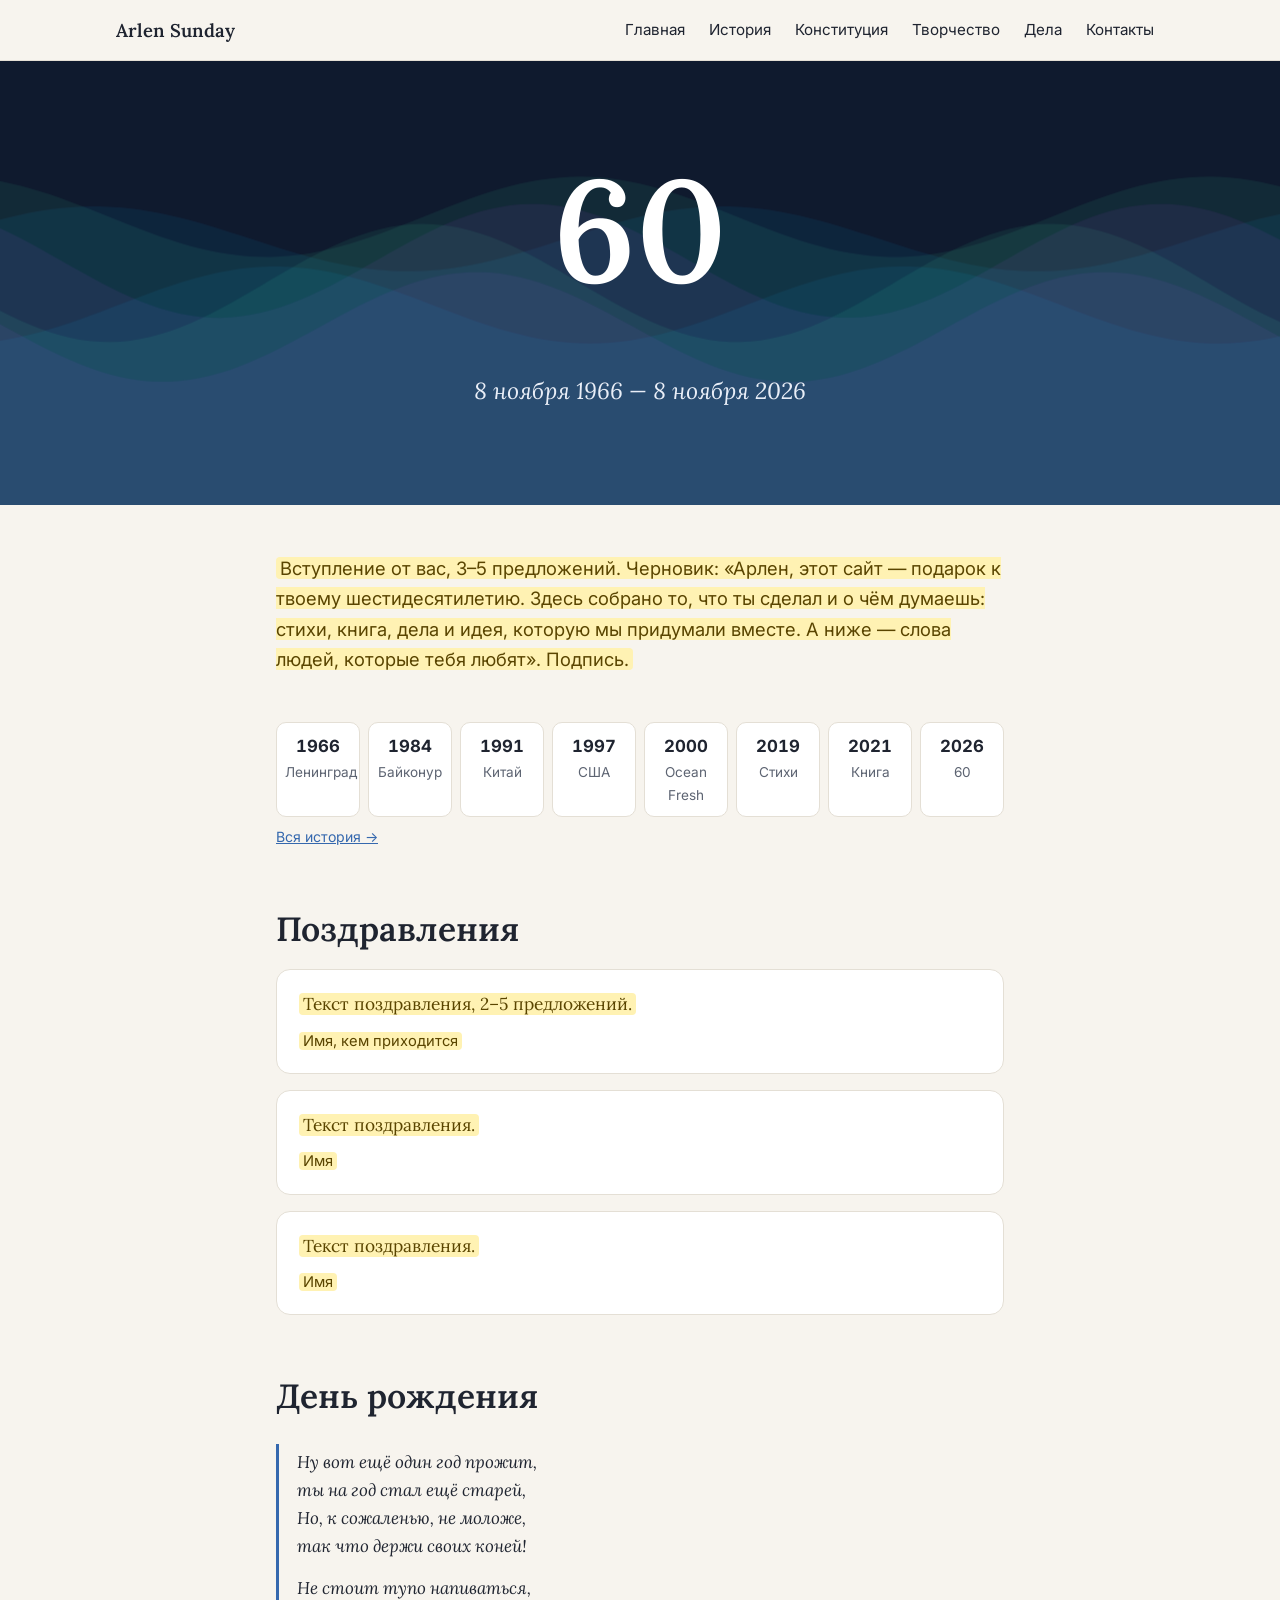
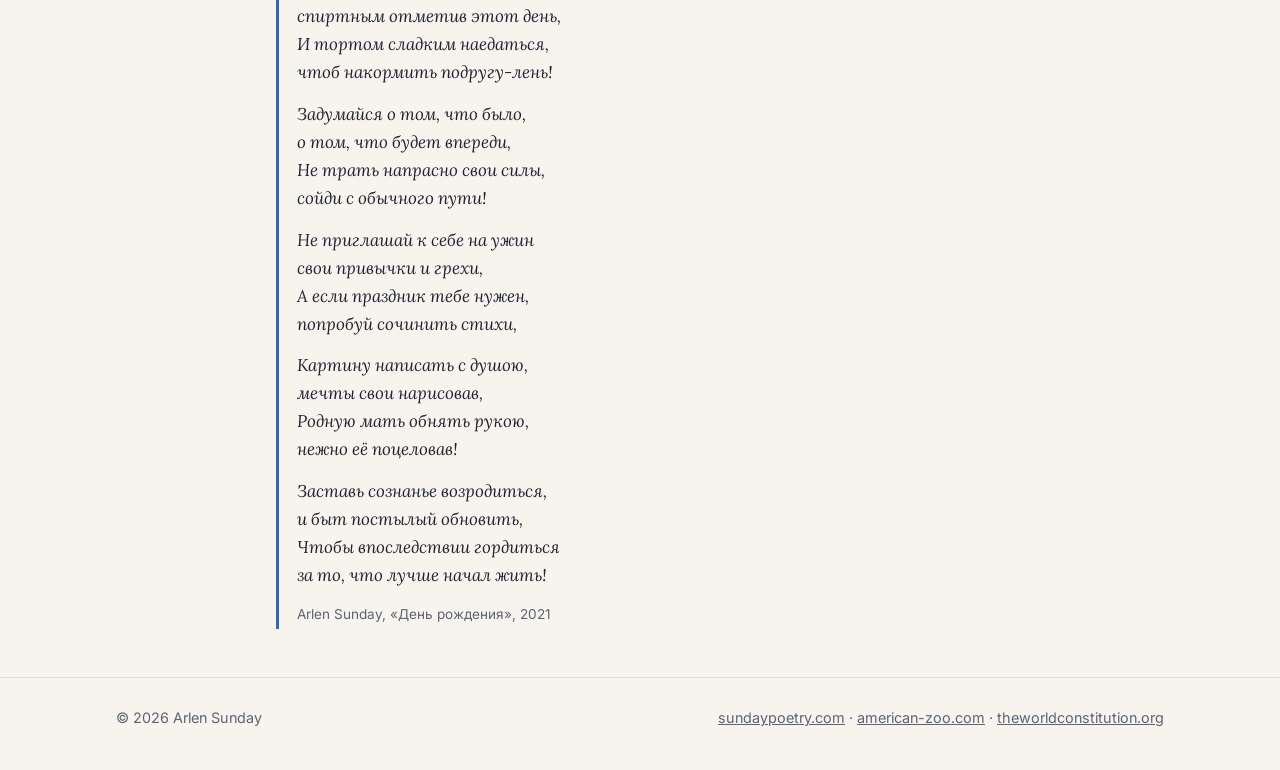
==== 60.html @ a31cb810 "Страница «60» с поздравлениями и баннер на главной по дате Баннер сам появляется 8 ноября 2026 и скр" ====
<!doctype html>
<html lang="ru">
<head>
<meta charset="utf-8">
<meta name="viewport" content="width=device-width, initial-scale=1">
<title>60 — Arlen Sunday</title>
<meta name="description" content="8 ноября 2026 года Arlen Sunday исполняется 60. Поздравления от семьи и друзей.">
<link rel="preconnect" href="https://fonts.googleapis.com">
<link rel="preconnect" href="https://fonts.gstatic.com" crossorigin>
<link href="https://fonts.googleapis.com/css2?family=Inter:wght@400;600;700&family=Lora:ital,wght@0,500;0,600;1,400;1,500&display=swap&subset=cyrillic" rel="stylesheet">
<link rel="stylesheet" href="assets/style.css">
</head>
<body>
<header class="site-head">
  <div class="wrap-wide">
    <a class="brand" href="index.html">Arlen Sunday</a>
    <button class="nav-toggle" aria-expanded="false" aria-controls="nav">Меню</button>
    <nav class="nav" id="nav">
      <a href="index.html">Главная</a>
      <a href="story.html">История</a>
      <a href="constitution.html">Конституция</a>
      <a href="creativity.html">Творчество</a>
      <a href="work.html">Дела</a>
      <a href="contact.html">Контакты</a>
    </nav>
  </div>
</header>

<div class="hero">
  <canvas id="waves" aria-hidden="true"></canvas>
  <div class="wrap">
    <h1 class="big-60">60</h1>
    <p class="thesis">8 ноября 1966 — 8 ноября 2026</p>
  </div>
</div>

<main class="wrap">
  <section>
    <p class="lead"><span class="todo">Вступление от вас, 3–5 предложений. Черновик: «Арлен, этот сайт — подарок к твоему шестидесятилетию. Здесь собрано то, что ты сделал и о чём думаешь: стихи, книга, дела и идея, которую мы придумали вместе. А ниже — слова людей, которые тебя любят». Подпись.</span></p>
  </section>

  <ol class="strip" aria-label="Шестьдесят лет коротко">
    <li><b>1966</b>Ленинград</li>
    <li><b>1984</b>Байконур</li>
    <li><b>1991</b>Китай</li>
    <li><b>1997</b>США</li>
    <li><b>2000</b>Ocean Fresh</li>
    <li><b>2019</b>Стихи</li>
    <li><b>2021</b>Книга</li>
    <li><b>2026</b>60</li>
  </ol>
  <p class="note"><a href="story.html">Вся история →</a></p>

  <section>
    <h2>Поздравления</h2>
    <div class="greetings">
      <figure class="greeting">
        <blockquote><span class="todo">Текст поздравления, 2–5 предложений.</span></blockquote>
        <figcaption><span class="todo">Имя, кем приходится</span></figcaption>
      </figure>
      <figure class="greeting">
        <blockquote><span class="todo">Текст поздравления.</span></blockquote>
        <figcaption><span class="todo">Имя</span></figcaption>
      </figure>
      <figure class="greeting">
        <blockquote><span class="todo">Текст поздравления.</span></blockquote>
        <figcaption><span class="todo">Имя</span></figcaption>
      </figure>
    </div>
  </section>

  <section>
    <h2>День рождения</h2>
    <div class="verse">
<p>Ну вот ещё один год прожит,<br>
ты на год стал ещё старей,<br>
Но, к сожаленью, не моложе,<br>
так что держи своих коней!</p>
<p>Не стоит тупо напиваться,<br>
спиртным отметив этот день,<br>
И тортом сладким наедаться,<br>
чтоб накормить подругу-лень!</p>
<p>Задумайся о том, что было,<br>
о том, что будет впереди,<br>
Не трать напрасно свои силы,<br>
сойди с обычного пути!</p>
<p>Не приглашай к себе на ужин<br>
свои привычки и грехи,<br>
А если праздник тебе нужен,<br>
попробуй сочинить стихи,</p>
<p>Картину написать с душою,<br>
мечты свои нарисовав,<br>
Родную мать обнять рукою,<br>
нежно её поцеловав!</p>
<p>Заставь сознанье возродиться,<br>
и быт постылый обновить,<br>
Чтобы впоследствии гордиться<br>
за то, что лучше начал жить!</p>
      <cite>Arlen Sunday, «День рождения», 2021</cite>
    </div>
  </section>
</main>

<footer class="site-foot">
  <div class="wrap-wide">
    <span>© 2026 Arlen Sunday</span>
    <span><a href="https://sundaypoetry.com">sundaypoetry.com</a> · <a href="https://american-zoo.com">american-zoo.com</a> · <a href="https://theworldconstitution.org">theworldconstitution.org</a></span>
  </div>
</footer>
<script src="assets/main.js"></script>
</body>
</html>
---- assets/style.css ----
:root {
  --bg: #f7f4ee;
  --surface: #ffffff;
  --text: #1f2430;
  --muted: #5d6472;
  --line: #e4dfd5;
  --accent: #3568ae;
  --accent-ink: #ffffff;
  --deep: #0f1a2e;
  --deep-text: #e9eef7;
  --todo-bg: #fff2b3;
  --todo-text: #5a4500;
  --radius: 14px;
  --max: 760px;
  --wide: 1080px;
  --serif: "Lora", Georgia, "Times New Roman", serif;
  --sans: "Inter", system-ui, -apple-system, "Segoe UI", Roboto, sans-serif;
}
@media (prefers-color-scheme: dark) {
  :root:not([data-theme="light"]) {
    --bg: #12161f;
    --surface: #1a2030;
    --text: #e6e8ee;
    --muted: #a3aab8;
    --line: #2a3142;
    --accent: #7aa7e8;
    --accent-ink: #0f1a2e;
    --todo-bg: #4a3d0a;
    --todo-text: #ffe9a0;
  }
}
:root[data-theme="dark"] {
  --bg: #12161f;
  --surface: #1a2030;
  --text: #e6e8ee;
  --muted: #a3aab8;
  --line: #2a3142;
  --accent: #7aa7e8;
  --accent-ink: #0f1a2e;
  --todo-bg: #4a3d0a;
  --todo-text: #ffe9a0;
}

* { box-sizing: border-box; }
html { -webkit-text-size-adjust: 100%; }
body {
  margin: 0;
  background: var(--bg);
  color: var(--text);
  font: 17px/1.65 var(--sans);
}
img { max-width: 100%; display: block; }
a { color: var(--accent); }
a:hover { text-decoration-thickness: 2px; }
h1, h2, h3 { font-family: var(--serif); font-weight: 600; line-height: 1.2; margin: 0 0 .6em; }
h1 { font-size: clamp(2.1rem, 6vw, 3.4rem); }
h2 { font-size: clamp(1.5rem, 4vw, 2.1rem); margin-top: 1.8em; }
h3 { font-size: 1.2rem; margin-top: 1.4em; }
p { margin: 0 0 1em; }
.lead { font-size: 1.15rem; color: var(--muted); }

.wrap { max-width: var(--max); margin: 0 auto; padding: 0 16px; }
.wrap-wide { max-width: var(--wide); margin: 0 auto; padding: 0 16px; }
main { padding-bottom: 64px; }
section { margin: 48px 0; }

/* placeholders to fill in later — visible on purpose */
.todo {
  background: var(--todo-bg);
  color: var(--todo-text);
  border-radius: 4px;
  padding: 0 4px;
  font-style: normal;
}

/* header */
.site-head { border-bottom: 1px solid var(--line); background: var(--bg); position: sticky; top: 0; z-index: 10; }
.site-head .wrap-wide { display: flex; align-items: center; justify-content: space-between; gap: 16px; min-height: 60px; }
.brand { font-family: var(--serif); font-size: 1.15rem; font-weight: 600; color: var(--text); text-decoration: none; }
.nav { display: flex; gap: 4px; flex-wrap: wrap; }
.nav a { color: var(--text); text-decoration: none; padding: 6px 10px; border-radius: 8px; font-size: .95rem; }
.nav a:hover { background: var(--line); }
.nav a[aria-current="page"] { color: var(--accent); font-weight: 600; }
.nav-toggle { display: none; background: none; border: 1px solid var(--line); color: var(--text); border-radius: 8px; padding: 6px 10px; font: inherit; cursor: pointer; }
@media (max-width: 760px) {
  .nav-toggle { display: block; }
  .nav { display: none; position: absolute; left: 0; right: 0; top: 60px; background: var(--bg); border-bottom: 1px solid var(--line); flex-direction: column; padding: 8px 16px 16px; }
  .nav.open { display: flex; }
  .nav a { padding: 10px 8px; }
}

/* hero */
.hero { position: relative; background: var(--deep); color: var(--deep-text); overflow: hidden; }
.hero canvas { position: absolute; inset: 0; width: 100%; height: 100%; }
.hero .wrap { position: relative; padding-top: 96px; padding-bottom: 96px; text-align: center; }
.hero h1 { color: #ffffff; margin-bottom: .5em; }
.hero .latin { letter-spacing: .2em; text-transform: uppercase; font-size: .85rem; opacity: .7; margin-bottom: 1.6em; }
.hero .thesis { font-family: var(--serif); font-size: clamp(1.1rem, 3vw, 1.45rem); font-style: italic; line-height: 1.55; margin: 0; }

.page-head { padding: 56px 0 8px; }
.page-head .kicker { text-transform: uppercase; letter-spacing: .12em; font-size: .8rem; color: var(--muted); margin-bottom: .4em; }

/* buttons */
.btn { display: inline-block; background: var(--accent); color: var(--accent-ink); text-decoration: none; padding: 12px 20px; border-radius: 999px; font-weight: 600; }
.btn:hover { filter: brightness(1.08); }
.btn-ghost { background: transparent; color: var(--accent); border: 1.5px solid var(--accent); }

/* intro with photo */
.intro { display: grid; grid-template-columns: 200px 1fr; gap: 28px; align-items: start; }
@media (max-width: 640px) { .intro { grid-template-columns: 1fr; } .intro .photo { max-width: 240px; margin: 0 auto; width: 100%; } }
.photo {
  aspect-ratio: 4 / 5; border-radius: var(--radius); background: var(--line);
  display: flex; align-items: center; justify-content: center; text-align: center;
  color: var(--muted); font-size: .9rem; padding: 12px; overflow: hidden;
}
.photo img { width: 100%; height: 100%; object-fit: cover; }

/* cards */
.cards { display: grid; grid-template-columns: repeat(auto-fit, minmax(220px, 1fr)); gap: 16px; }
.card { background: var(--surface); border: 1px solid var(--line); border-radius: var(--radius); padding: 20px; }
.card h3 { margin-top: 0; }
.card p:last-child { margin-bottom: 0; }
a.card { color: inherit; text-decoration: none; display: block; }
a.card:hover { border-color: var(--accent); }
.card .tag { display: inline-block; font-size: .78rem; color: var(--muted); border: 1px solid var(--line); border-radius: 999px; padding: 1px 10px; margin: 0 4px 6px 0; }

/* verse quotes */
.verse { font-family: var(--serif); font-style: italic; border-left: 3px solid var(--accent); padding: 4px 0 4px 18px; margin: 28px 0; color: var(--text); }
.verse p { margin: 0 0 .8em; }
.verse cite { display: block; font-style: normal; font-family: var(--sans); font-size: .85rem; color: var(--muted); }

/* timeline */
.timeline { list-style: none; margin: 0; padding: 0; border-left: 2px solid var(--line); }
.timeline li { position: relative; padding: 0 0 18px 22px; }
.timeline li::before { content: ""; position: absolute; left: -7px; top: 8px; width: 12px; height: 12px; border-radius: 50%; background: var(--accent); }
.timeline .year { font-weight: 700; font-variant-numeric: tabular-nums; margin-right: 8px; }

/* constitution bars */
.bars { display: grid; gap: 14px; margin: 18px 0; }
.bar-row { display: grid; grid-template-columns: 110px 1fr; gap: 12px; align-items: center; }
@media (max-width: 520px) { .bar-row { grid-template-columns: 1fr; gap: 4px; } }
.bar-label { font-weight: 600; font-size: .95rem; }
.bar { display: flex; height: 34px; border-radius: 8px; overflow: hidden; background: var(--line); }
.bar span { height: 100%; min-width: 2px; display: flex; align-items: center; justify-content: center; color: #fff; font-size: .75rem; font-weight: 600; white-space: nowrap; overflow: hidden; }
.legend { display: flex; flex-wrap: wrap; gap: 6px 14px; font-size: .85rem; color: var(--muted); }
.legend i { display: inline-block; width: 11px; height: 11px; border-radius: 3px; margin-right: 6px; vertical-align: -1px; }
.note { font-size: .88rem; color: var(--muted); }

/* hours tool */
.tool { background: var(--surface); border: 1px solid var(--line); border-radius: var(--radius); padding: 20px; }
.tabs { display: flex; gap: 6px; flex-wrap: wrap; margin-bottom: 16px; }
.tabs button { font: inherit; border: 1px solid var(--line); background: transparent; color: var(--text); border-radius: 999px; padding: 6px 14px; cursor: pointer; }
.tabs button[aria-selected="true"] { background: var(--accent); color: var(--accent-ink); border-color: var(--accent); }
.group-title { font-size: .78rem; text-transform: uppercase; letter-spacing: .1em; color: var(--muted); margin: 14px 0 4px; }
.field { display: grid; grid-template-columns: 1fr 84px; gap: 10px; align-items: center; padding: 6px 0; border-bottom: 1px dashed var(--line); }
.field label { font-size: .95rem; }
.field label small { display: block; color: var(--muted); font-size: .8rem; line-height: 1.35; }
.field input { width: 100%; font: inherit; padding: 6px 8px; border: 1px solid var(--line); border-radius: 8px; background: var(--bg); color: var(--text); text-align: right; }
.total { margin-top: 12px; font-weight: 600; }
.total.over { color: #c0392b; }

/* poems */
.poem { background: var(--surface); border: 1px solid var(--line); border-radius: var(--radius); margin: 10px 0; }
.poem summary { cursor: pointer; padding: 14px 18px; display: flex; justify-content: space-between; gap: 12px; list-style: none; }
.poem summary::-webkit-details-marker { display: none; }
.poem summary::after { content: "+"; color: var(--accent); font-weight: 700; }
.poem[open] summary::after { content: "–"; }
.poem-title { font-family: var(--serif); font-weight: 600; font-size: 1.1rem; flex: 1; }
.poem-year { color: var(--muted); font-size: .85rem; align-self: center; }
.poem-body { padding: 0 18px 18px; font-family: var(--serif); }
.poem-body p { margin: 0 0 1em; }
.poem-src { font-family: var(--sans); font-size: .85rem; }

.excerpt { background: var(--surface); border: 1px solid var(--line); border-radius: var(--radius); padding: 20px 22px; font-family: var(--serif); }

ol.questions li { margin-bottom: .5em; }

/* footer */
.site-foot { border-top: 1px solid var(--line); padding: 28px 0 40px; color: var(--muted); font-size: .9rem; }
.site-foot .wrap-wide { display: flex; flex-wrap: wrap; justify-content: space-between; gap: 12px; }
.site-foot a { color: var(--muted); }

/* jubilee */
.jubilee { display: flex; justify-content: space-between; gap: 12px; align-items: center; background: #c8963e; color: #1b1406; text-decoration: none; padding: 14px 16px; font-size: 1.02rem; }
.jubilee[hidden] { display: none; }
.jubilee span:first-child { max-width: var(--max); margin: 0 auto; flex: 1; text-align: center; }
.jubilee:hover { filter: brightness(1.06); }
.big-60 { font-size: clamp(5rem, 22vw, 9rem); line-height: 1; margin-bottom: .15em; }
.strip { list-style: none; padding: 0; margin: 32px 0 8px; display: grid; grid-template-columns: repeat(auto-fit, minmax(84px, 1fr)); gap: 8px; }
.strip li { background: var(--surface); border: 1px solid var(--line); border-radius: 10px; padding: 10px 8px; text-align: center; font-size: .85rem; color: var(--muted); }
.strip b { display: block; color: var(--text); font-size: 1.05rem; font-variant-numeric: tabular-nums; }
.greetings { display: grid; gap: 16px; }
.greeting { margin: 0; background: var(--surface); border: 1px solid var(--line); border-radius: var(--radius); padding: 20px 22px; }
.greeting blockquote { margin: 0 0 10px; font-family: var(--serif); font-size: 1.08rem; }
.greeting figcaption { color: var(--muted); font-size: .92rem; }
.greeting img { width: 72px; height: 72px; border-radius: 50%; object-fit: cover; float: right; margin: 0 0 8px 12px; }
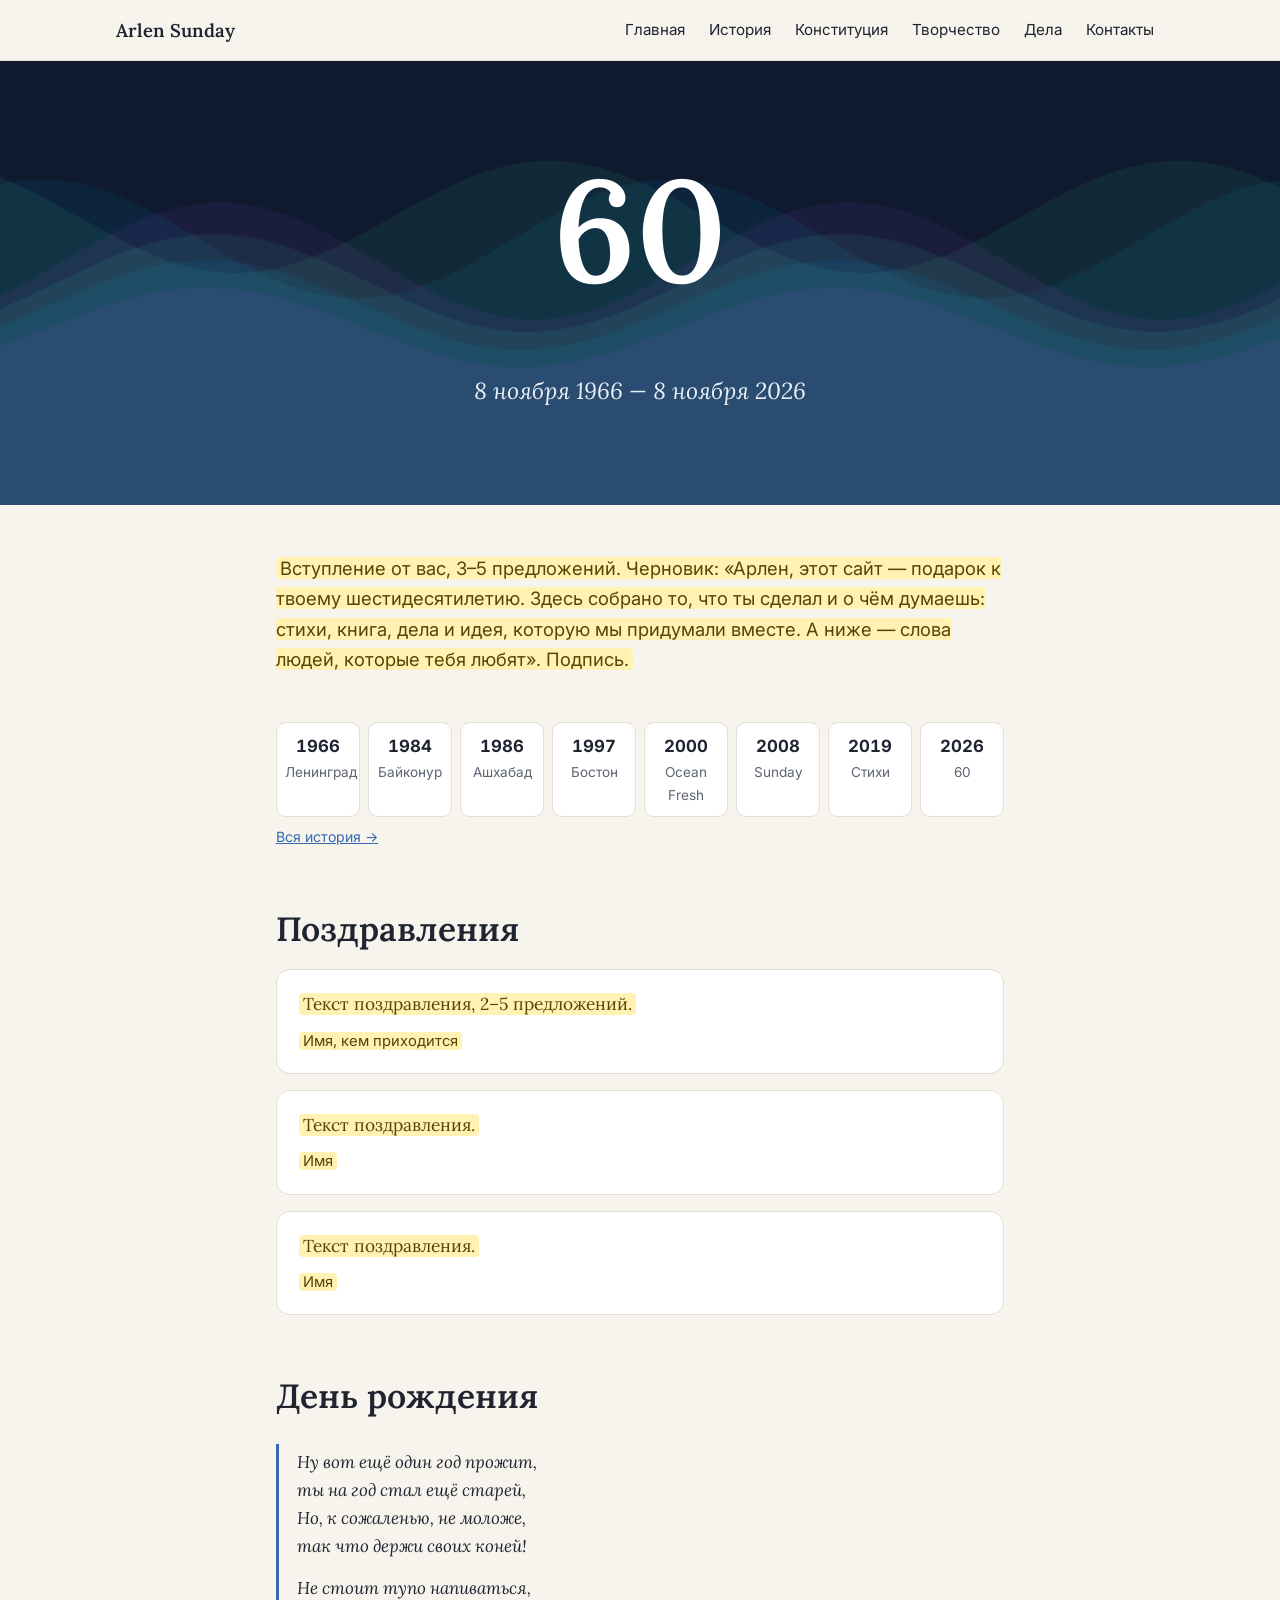
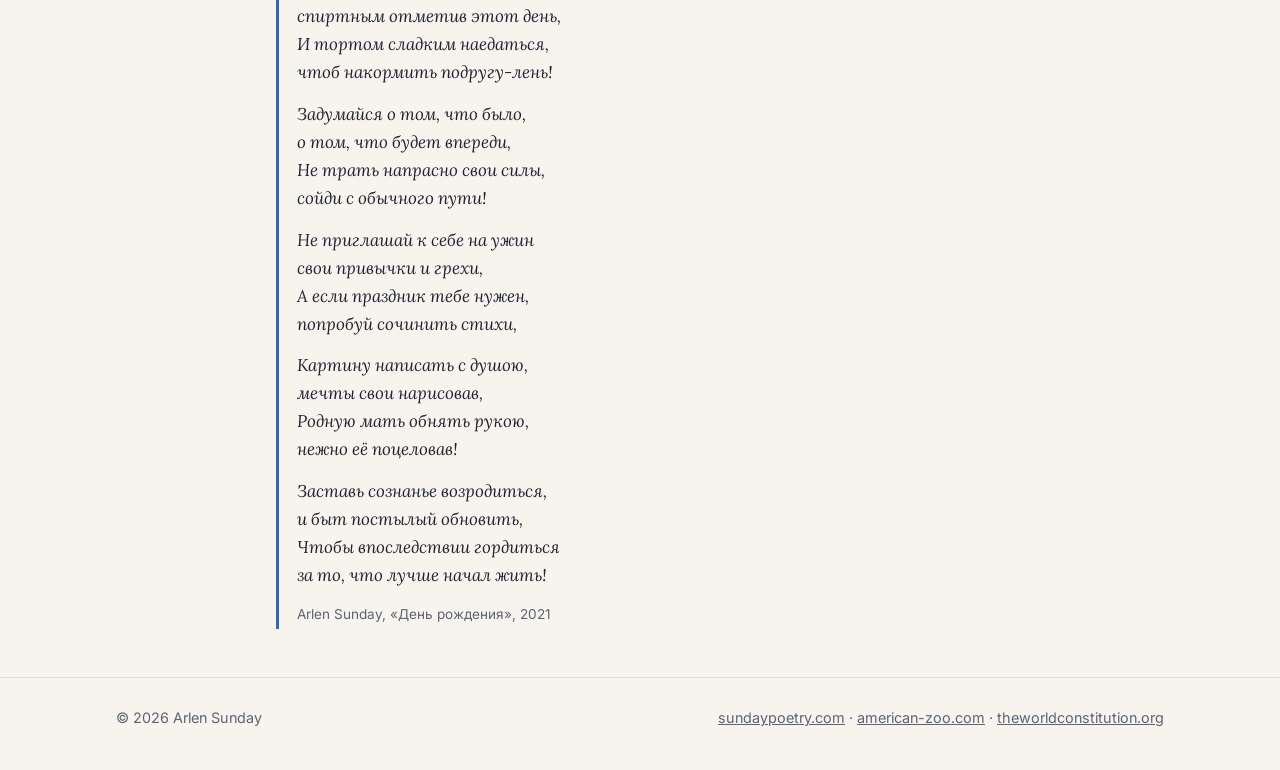
==== commit 7c414857: "Биография по тексту Арлена, «Вот я такой» на главной, видео «вопрос — ответ» в конституции - Главная" ====
--- a/60.html
+++ b/60.html
@@ -42,11 +42,11 @@
   <ol class="strip" aria-label="Шестьдесят лет коротко">
     <li><b>1966</b>Ленинград</li>
     <li><b>1984</b>Байконур</li>
-    <li><b>1991</b>Китай</li>
-    <li><b>1997</b>США</li>
+    <li><b>1986</b>Ашхабад</li>
+    <li><b>1997</b>Бостон</li>
     <li><b>2000</b>Ocean Fresh</li>
+    <li><b>2008</b>Sunday</li>
     <li><b>2019</b>Стихи</li>
-    <li><b>2021</b>Книга</li>
     <li><b>2026</b>60</li>
   </ol>
   <p class="note"><a href="story.html">Вся история →</a></p>
--- a/assets/style.css
+++ b/assets/style.css
@@ -194,3 +194,12 @@
 .greeting blockquote { margin: 0 0 10px; font-family: var(--serif); font-size: 1.08rem; }
 .greeting figcaption { color: var(--muted); font-size: .92rem; }
 .greeting img { width: 72px; height: 72px; border-radius: 50%; object-fit: cover; float: right; margin: 0 0 8px 12px; }
+
+/* video Q&A */
+.qa { display: grid; grid-template-columns: repeat(auto-fill, minmax(220px, 1fr)); gap: 14px; }
+.qa-card h3 { font-size: 1.02rem; margin: 6px 0 12px; }
+.video { aspect-ratio: 16 / 9; border-radius: 10px; overflow: hidden; background: var(--line); }
+.video iframe { width: 100%; height: 100%; border: 0; display: block; }
+.video-empty { display: flex; align-items: center; justify-content: center; }
+.hero .thesis + .thesis { margin-top: .9em; }
+.hero-cite { margin: 1.2em 0 0; font-size: .85rem; opacity: .7; }
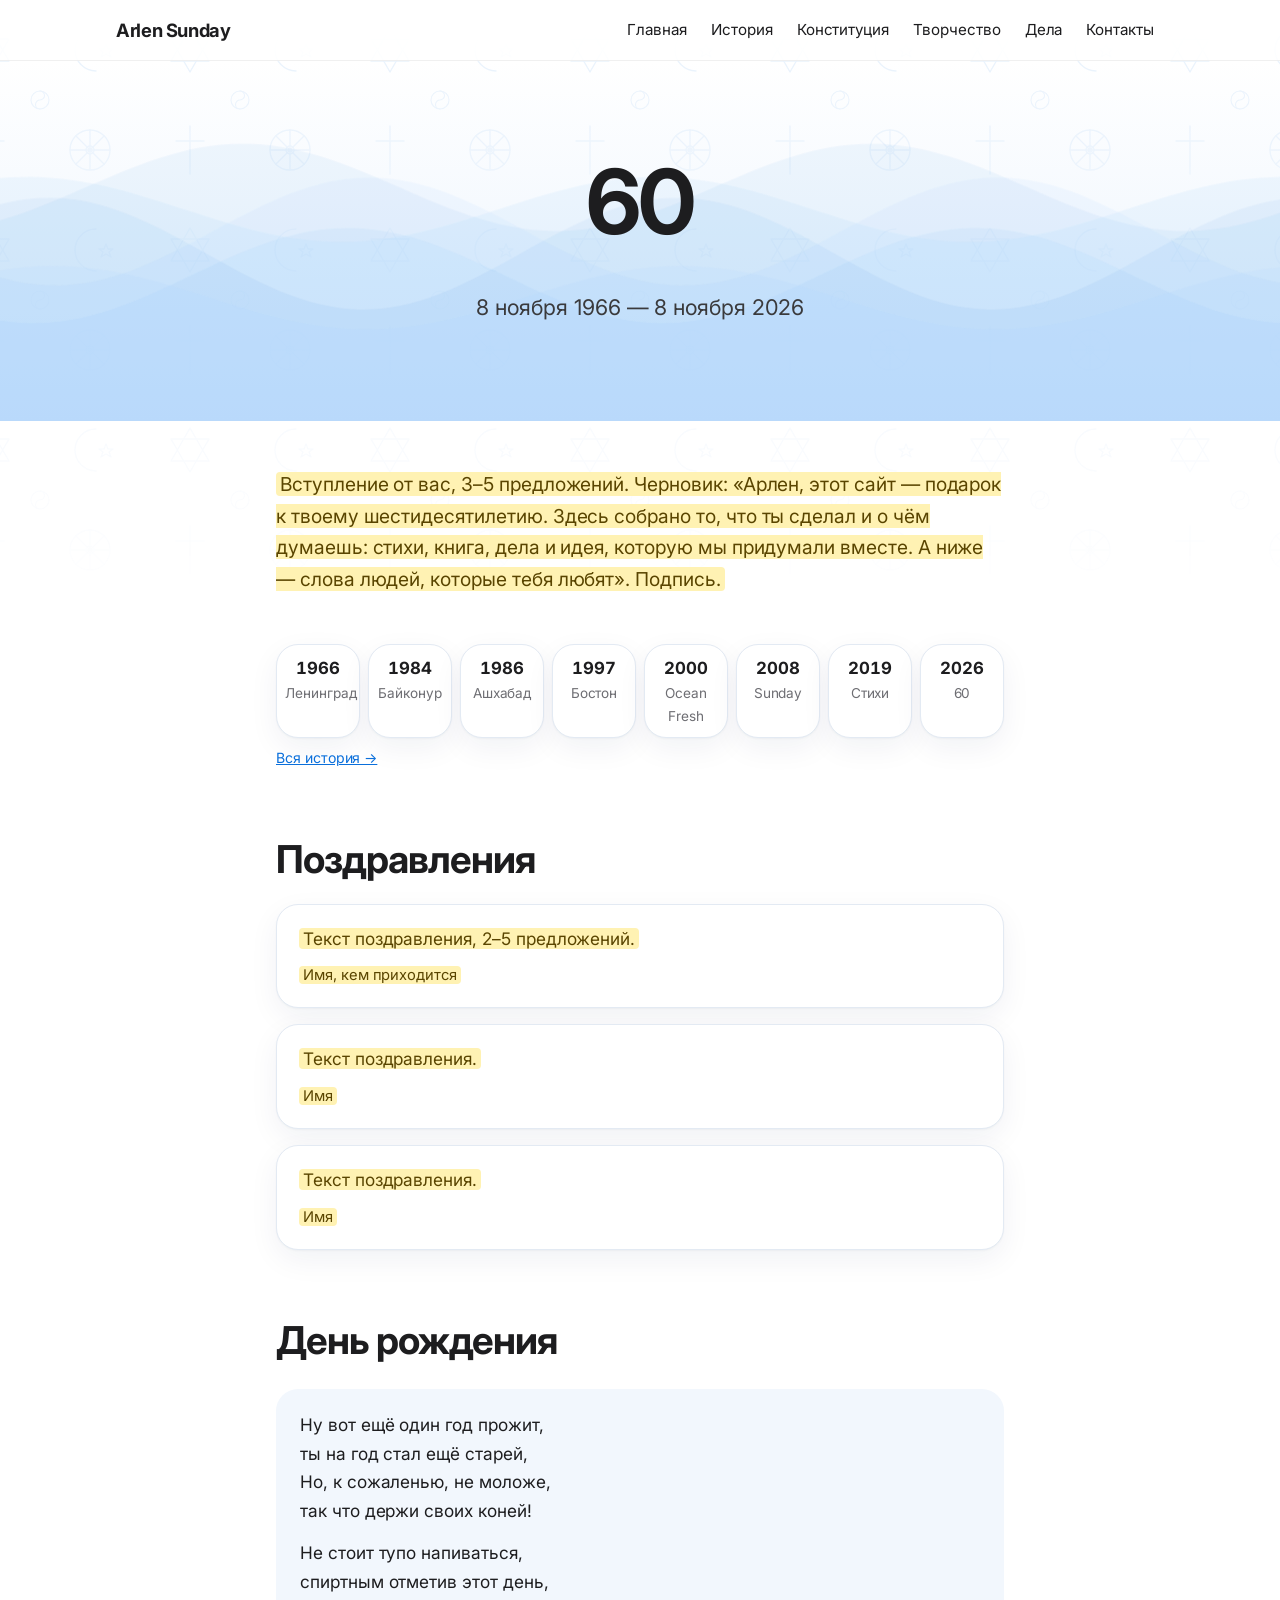
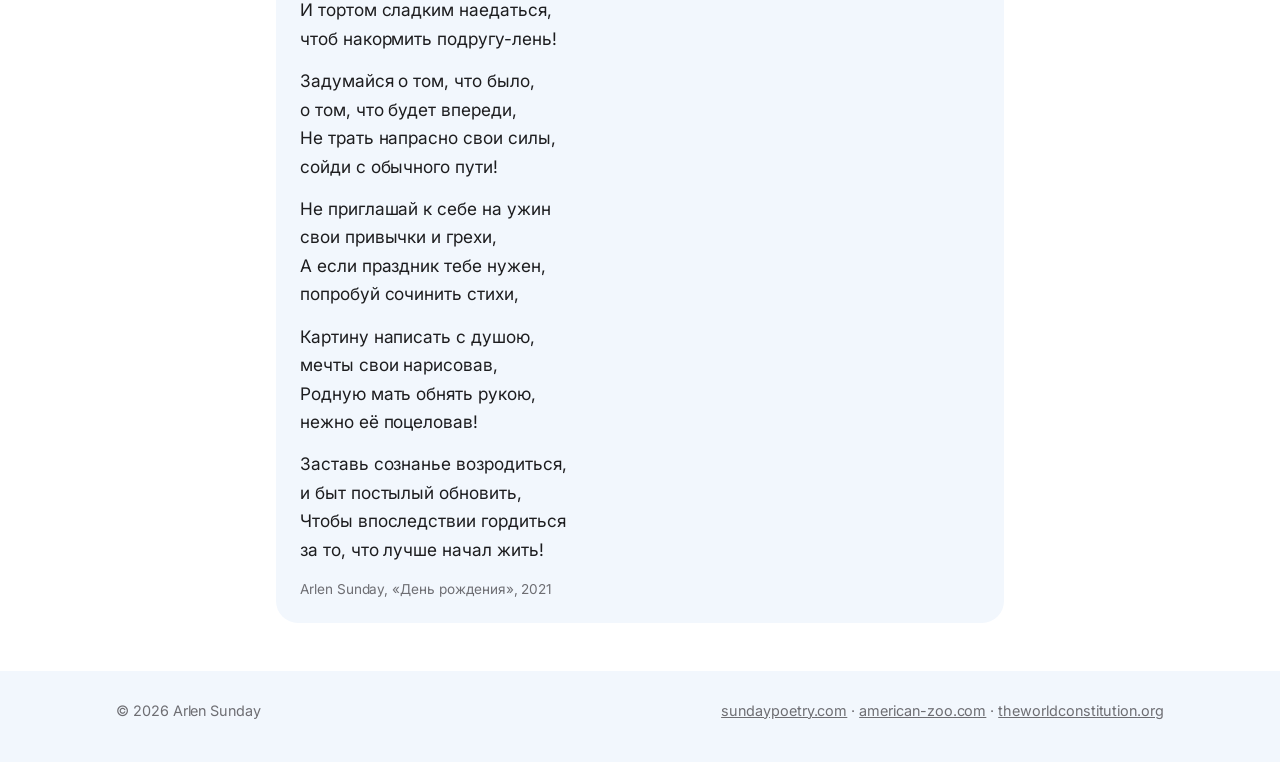
==== commit 84bf4e8c: "Новый дизайн: белый и голубой, один шрифт, орнамент разных вер; блок «Своё воскресенье» - Светлая па" ====
--- a/60.html
+++ b/60.html
@@ -7,7 +7,7 @@
 <meta name="description" content="8 ноября 2026 года Arlen Sunday исполняется 60. Поздравления от семьи и друзей.">
 <link rel="preconnect" href="https://fonts.googleapis.com">
 <link rel="preconnect" href="https://fonts.gstatic.com" crossorigin>
-<link href="https://fonts.googleapis.com/css2?family=Inter:wght@400;600;700&family=Lora:ital,wght@0,500;0,600;1,400;1,500&display=swap&subset=cyrillic" rel="stylesheet">
+<link href="https://fonts.googleapis.com/css2?family=Inter:wght@400;500;600;700&display=swap&subset=cyrillic" rel="stylesheet">
 <link rel="stylesheet" href="assets/style.css">
 </head>
 <body>
--- a/assets/style.css
+++ b/assets/style.css
@@ -1,44 +1,22 @@
 :root {
-  --bg: #f7f4ee;
+  --bg: #ffffff;
   --surface: #ffffff;
-  --text: #1f2430;
-  --muted: #5d6472;
-  --line: #e4dfd5;
-  --accent: #3568ae;
+  --soft: #f2f7fd;
+  --text: #1d1d1f;
+  --muted: #6e6e73;
+  --line: #e3eaf3;
+  --accent: #0a6fdb;
   --accent-ink: #ffffff;
-  --deep: #0f1a2e;
-  --deep-text: #e9eef7;
+  --sky: #e8f2fd;
   --todo-bg: #fff2b3;
   --todo-text: #5a4500;
-  --radius: 14px;
+  --radius: 22px;
+  --shadow: 0 1px 2px rgba(16, 42, 84, .04), 0 10px 30px rgba(16, 42, 84, .06);
   --max: 760px;
   --wide: 1080px;
-  --serif: "Lora", Georgia, "Times New Roman", serif;
-  --sans: "Inter", system-ui, -apple-system, "Segoe UI", Roboto, sans-serif;
-}
-@media (prefers-color-scheme: dark) {
-  :root:not([data-theme="light"]) {
-    --bg: #12161f;
-    --surface: #1a2030;
-    --text: #e6e8ee;
-    --muted: #a3aab8;
-    --line: #2a3142;
-    --accent: #7aa7e8;
-    --accent-ink: #0f1a2e;
-    --todo-bg: #4a3d0a;
-    --todo-text: #ffe9a0;
-  }
-}
-:root[data-theme="dark"] {
-  --bg: #12161f;
-  --surface: #1a2030;
-  --text: #e6e8ee;
-  --muted: #a3aab8;
-  --line: #2a3142;
-  --accent: #7aa7e8;
-  --accent-ink: #0f1a2e;
-  --todo-bg: #4a3d0a;
-  --todo-text: #ffe9a0;
+  --sans: "Inter", -apple-system, BlinkMacSystemFont, "SF Pro Text", "Segoe UI", Roboto, "Helvetica Neue", Arial, sans-serif;
+  --serif: var(--sans);
+  color-scheme: light;
 }
 
 * { box-sizing: border-box; }
@@ -203,3 +181,51 @@
 .video-empty { display: flex; align-items: center; justify-content: center; }
 .hero .thesis + .thesis { margin-top: .9em; }
 .hero-cite { margin: 1.2em 0 0; font-size: .85rem; opacity: .7; }
+
+
+/* ---- redesign: white & blue, one sans typeface, soft shapes ---- */
+body { position: relative; font-size: 17px; letter-spacing: -.003em; -webkit-font-smoothing: antialiased; }
+body::before {
+  content: ""; position: absolute; left: 0; right: 0; top: 0; height: 640px; z-index: -1;
+  background-image: url("data:image/svg+xml,%3Csvg xmlns='http://www.w3.org/2000/svg' width='200' height='200' viewBox='0 0 200 200' fill='none' stroke='%230a6fdb' stroke-width='1.4' stroke-linejoin='round' stroke-linecap='round'%3E %3Cg transform='translate%2850 50%29'%3E%3Cpolygon points='0,-22 19,11 -19,11'/%3E%3Cpolygon points='0,22 -19,-11 19,-11'/%3E%3C/g%3E %3Cg transform='translate%28150 50%29'%3E%3Cpath d='M6 -21 A21 21 0 1 0 6 21 A16 16 0 1 1 6 -21 Z'/%3E%3Cpolygon points='16,-6 18,-1 23,-1 19,2 21,7 16,4 11,7 13,2 9,-1 14,-1'/%3E%3C/g%3E %3Cg transform='translate%2850 150%29'%3E%3Cpath d='M0 -24 V24 M-14 -9 H14'/%3E%3C/g%3E %3Cg transform='translate%28150 150%29'%3E%3Ccircle r='20'/%3E%3Ccircle r='4'/%3E%3Cpath d='M0 -20 V20 M-20 0 H20 M-14 -14 L14 14 M14 -14 L-14 14'/%3E%3C/g%3E %3Cg transform='translate%28100 100%29' stroke-width='1.1'%3E%3Ccircle r='9'/%3E%3Cpath d='M0 -9 A4.5 4.5 0 0 1 0 0 A4.5 4.5 0 0 0 0 9'/%3E%3C/g%3E %3C/svg%3E");
+  background-size: 200px 200px; background-position: center top;
+  opacity: .09;
+  -webkit-mask-image: linear-gradient(to bottom, #000 0%, rgba(0,0,0,.5) 45%, transparent 100%);
+          mask-image: linear-gradient(to bottom, #000 0%, rgba(0,0,0,.5) 45%, transparent 100%);
+  pointer-events: none;
+}
+h1, h2, h3 { font-weight: 700; letter-spacing: -.025em; line-height: 1.1; }
+h1 { font-size: clamp(2.4rem, 7vw, 4rem); }
+h2 { font-size: clamp(1.6rem, 4.5vw, 2.4rem); }
+.lead { font-size: 1.2rem; }
+.site-head { background: rgba(255,255,255,.78); -webkit-backdrop-filter: saturate(180%) blur(18px); backdrop-filter: saturate(180%) blur(18px); border-bottom-color: rgba(0,0,0,.06); }
+.brand { font-weight: 700; letter-spacing: -.02em; }
+.nav a { border-radius: 999px; }
+.nav a:hover { background: var(--sky); }
+
+.hero { background: linear-gradient(180deg, rgba(255,255,255,0) 0%, var(--sky) 100%); color: var(--text); }
+.hero h1 { color: var(--text); font-size: clamp(3rem, 10vw, 5.6rem); }
+.hero .thesis { font-style: normal; color: #3a3a3c; font-size: clamp(1.1rem, 3vw, 1.35rem); }
+.hero-cite { color: var(--muted); opacity: 1; }
+
+.card, .tool, .poem, .excerpt, .greeting, .strip li { border: 1px solid var(--line); box-shadow: var(--shadow); border-radius: var(--radius); }
+.photo, .video { border-radius: var(--radius); background: var(--soft); }
+a.card:hover { border-color: var(--accent); transform: translateY(-2px); transition: transform .2s; }
+.btn { padding: 13px 24px; font-weight: 600; }
+.verse { font-style: normal; border-left: 0; background: var(--soft); border-radius: var(--radius); padding: 22px 24px; font-size: 1.08rem; }
+.verse cite { margin-top: 6px; }
+.poem-body, .excerpt, .greeting blockquote { font-family: var(--sans); }
+.bar { border-radius: 999px; height: 30px; }
+.timeline { border-left-color: var(--sky); }
+.jubilee { background: var(--accent); color: #fff; }
+.site-foot { background: var(--soft); border-top: 0; }
+
+/* own Sunday */
+.days { display: grid; grid-template-columns: repeat(auto-fit, minmax(210px, 1fr)); gap: 16px; margin-top: 20px; }
+.day { background: var(--soft); border-radius: var(--radius); padding: 24px 22px; }
+.day .sym { width: 44px; height: 44px; color: var(--accent); margin-bottom: 12px; }
+.day h3 { margin: 0 0 4px; }
+.day .when { color: var(--accent); font-weight: 600; font-size: .92rem; margin-bottom: 8px; }
+.day p { margin: 0; color: var(--muted); }
+html { background: var(--bg); }
+body { background: transparent; }
